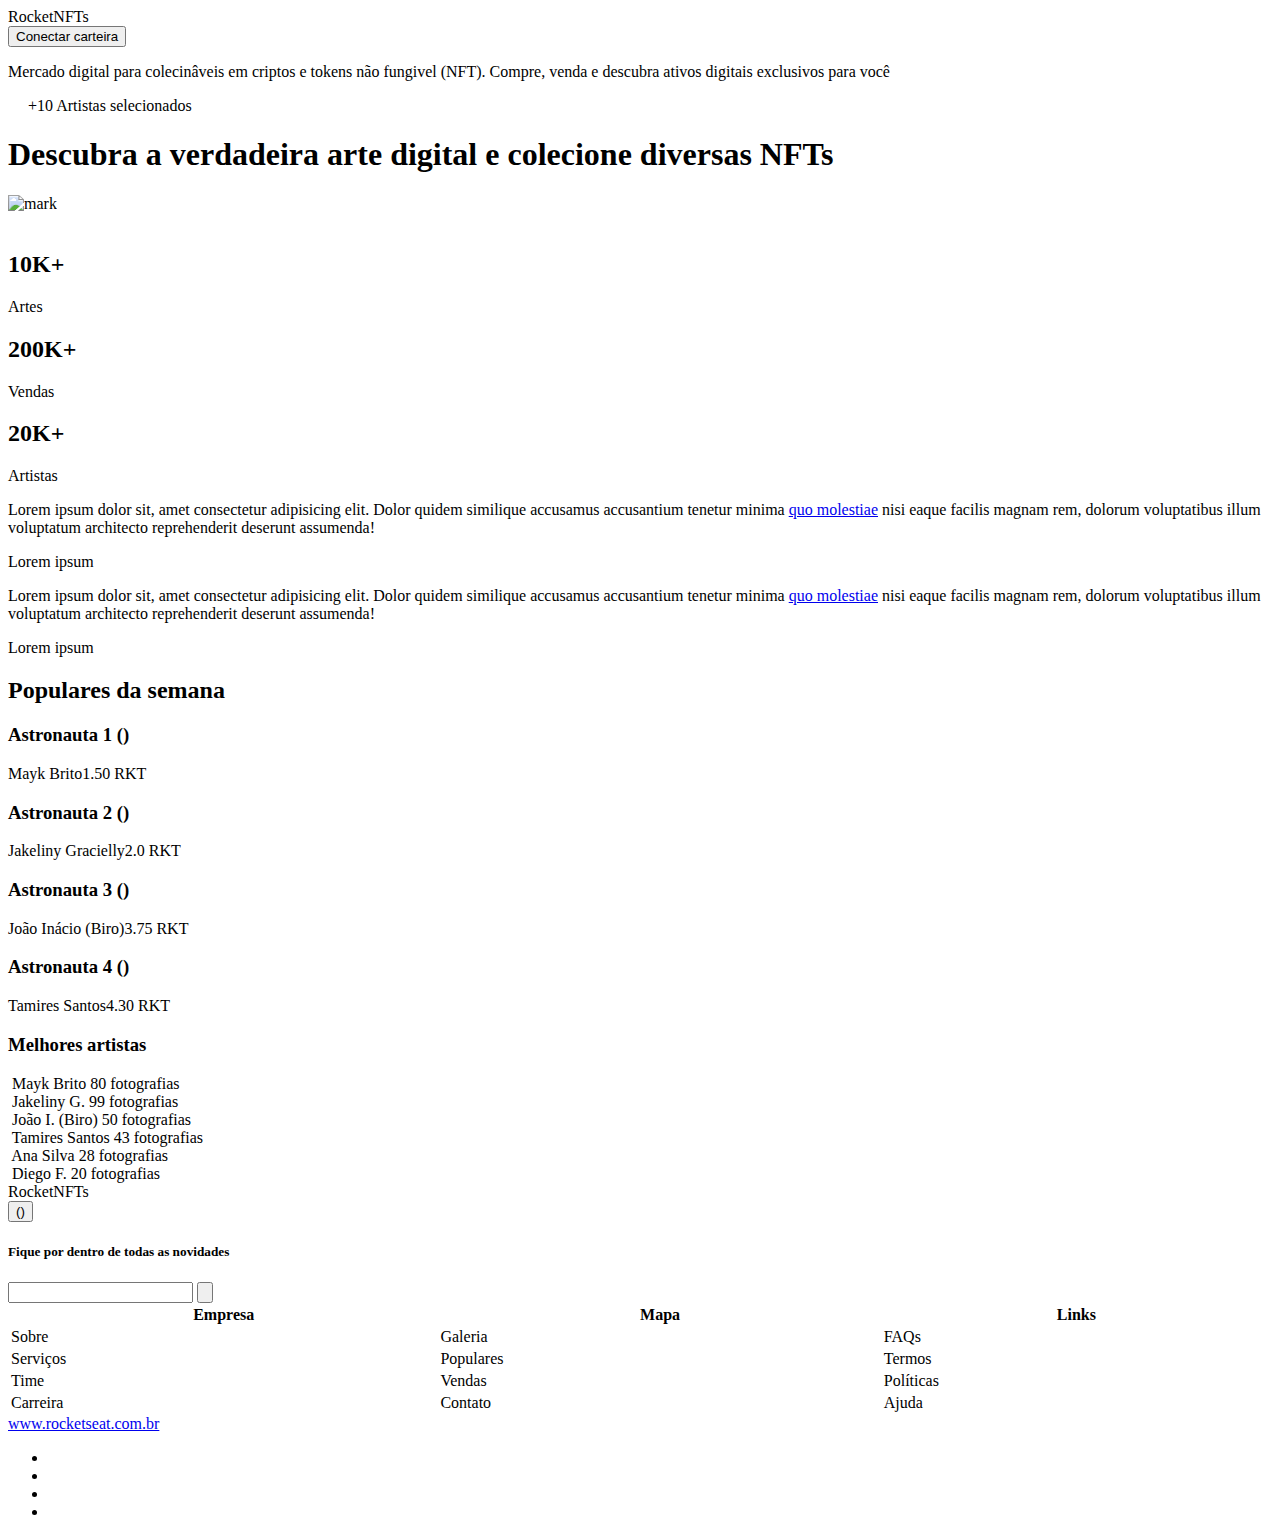
==== Rocket NFTs/index.html @ 2a71225d "initial" ====
<!DOCTYPE html>
<html lang="en">
<head>
    <meta charset="UTF-8">
    <meta http-equiv="X-UA-Compatible" content="IE=edge">
    <meta name="viewport" content="width=device-width, initial-scale=1.0">
    <title>NFTs</title>
</head>
<body>
    <header>
        <div class="logo">Rocket<span>NFTs</span></div>
        <nav>
            <a href=""></a>
            <a href=""></a>
            <a href=""></a>
        </nav>
        <button>Conectar carteira</button>
    </header>
    <section>
        <p>Mercado digital para colecinâveis em criptos e tokens não fungivel (NFT).
            Compre, venda e descubra ativos digitais exclusivos para você</p>
            <div class="exampleArtist">
                <img src="" alt="">
                <img src="" alt="">
                <img src="" alt="">
                <img src="" alt="">
                <img src="" alt="">
                <span>+10</span>
                <span>Artistas selecionados</span>
            </div>
            <h1>Descubra a verdadeira arte digital e colecione diversas <span>NFTs</span></h1>
            <img src="" alt="mark">
            <div class="containerImgs">
                <img src="" alt="">
                <img src="" alt="">
                <img src="" alt="">
                <img src="" alt="">
                <img src="" alt="">
                <img src="" alt="">
                <img src="" alt="">
                <img src="" alt="">
            </div>
    </section>
    <section>
        <div class="numbers">
            <h2>10K+</h2>
            <span>Artes</span>
            <h2>200K+</h2>
            <span>Vendas</span>
            <h2>20K+</h2>
            <span>Artistas</span>
        </div>
        <article>
            <p>Lorem ipsum dolor sit, amet consectetur adipisicing elit. Dolor quidem similique accusamus accusantium tenetur minima <a href="#">quo molestiae</a> nisi eaque facilis magnam rem, dolorum voluptatibus illum voluptatum architecto reprehenderit deserunt assumenda!</p>
            <span>Lorem ipsum</span>
            <p>Lorem ipsum dolor sit, amet consectetur adipisicing elit. Dolor quidem similique accusamus accusantium tenetur minima <a href="#">quo molestiae</a> nisi eaque facilis magnam rem, dolorum voluptatibus illum voluptatum architecto reprehenderit deserunt assumenda!</p>
            <span>Lorem ipsum</span>
            <img src="" alt="">
        </article>
    </section>
    <section>
        <div>
        <h2>Populares da semana</h2>
        <div>
            <h3>Astronauta 1 <span>()</span></h3>
            <span>Mayk Brito</span><span>1.50 RKT </span>
            <img src="" alt="">
        </div>
        <div>
            <h3>Astronauta 2 <span>()</span></h3>
            <span>Jakeliny Gracielly</span><span>2.0 RKT </span>
            <img src="" alt="">
        </div>
        <div>
            <h3>Astronauta 3 <span>()</span></h3>
            <span>João Inácio (Biro)</span><span>3.75 RKT</span>
            <img src="" alt="">
        </div>
        <div>
            <h3>Astronauta 4 <span>()</span></h3>
            <span>Tamires Santos</span><span>4.30 RKT </span>
            <img src="" alt="">
        </div>
    </div>
        <div class="cards">
            <h3>Melhores artistas</h3>
            <div class="card">
                <img src="" alt="">
                <span>Mayk Brito</span>
                <span>80 fotografias</span>
            </div>
            <div class="card">
                <img src="" alt="">
                <span>Jakeliny G.</span>
                <span>99 fotografias</span>
            </div>
            <div class="card">
                <img src="" alt="">
                <span>João I. (Biro)</span>
                <span>50 fotografias</span>
            </div>
            <div class="card">
                <img src="" alt="">
                <span>Tamires Santos</span>
                <span>43 fotografias</span>
            </div>
            <div class="card">
                <img src="" alt="">
                <span>Ana Silva</span>
                <span>28 fotografias</span>
            </div>
            <div class="card">
                <img src="" alt="">
                <span>Diego F.</span>
                <span>20 fotografias</span>
            </div>
        </div>
    </section>
    <footer>
        <div class="logo">Rocket<span>NFTs</span></div>
        <button>()</button>
        <div>
            <h5>Fique por dentro de todas as novidades</h5>
            <input type="text">
            <input type="button" value="">
        </div>
        <table style="width:100%">
            <tr>
              <th>Empresa</th>
              <th>Mapa</th>
              <th>Links</th>
            </tr>
            <tr>
              <td>Sobre</td>
              <td>Galeria</td>
              <td>FAQs</td>
            </tr>
            <tr>
              <td>Serviços</td>
              <td>Populares</td>
              <td>Termos</td>
            </tr>
            <tr>
                <td>Time</td>
                <td>Vendas</td>
                <td>Políticas</td>
            </tr>
            <tr>
                <td>Carreira</td>
                <td>Contato</td>
                <td>Ajuda</td>
              </tr>
          </table>
          <div>
            <a href="#">www.rocketseat.com.br</a>
            <ul class="social_medias">
                <li><a href="#"></a></li>
                <li><a href="#"></a></li>
                <li><a href="#"></a></li>
                <li><a href="#"></a></li>
            </ul>
          </div>
    </footer>
</body>
</html>
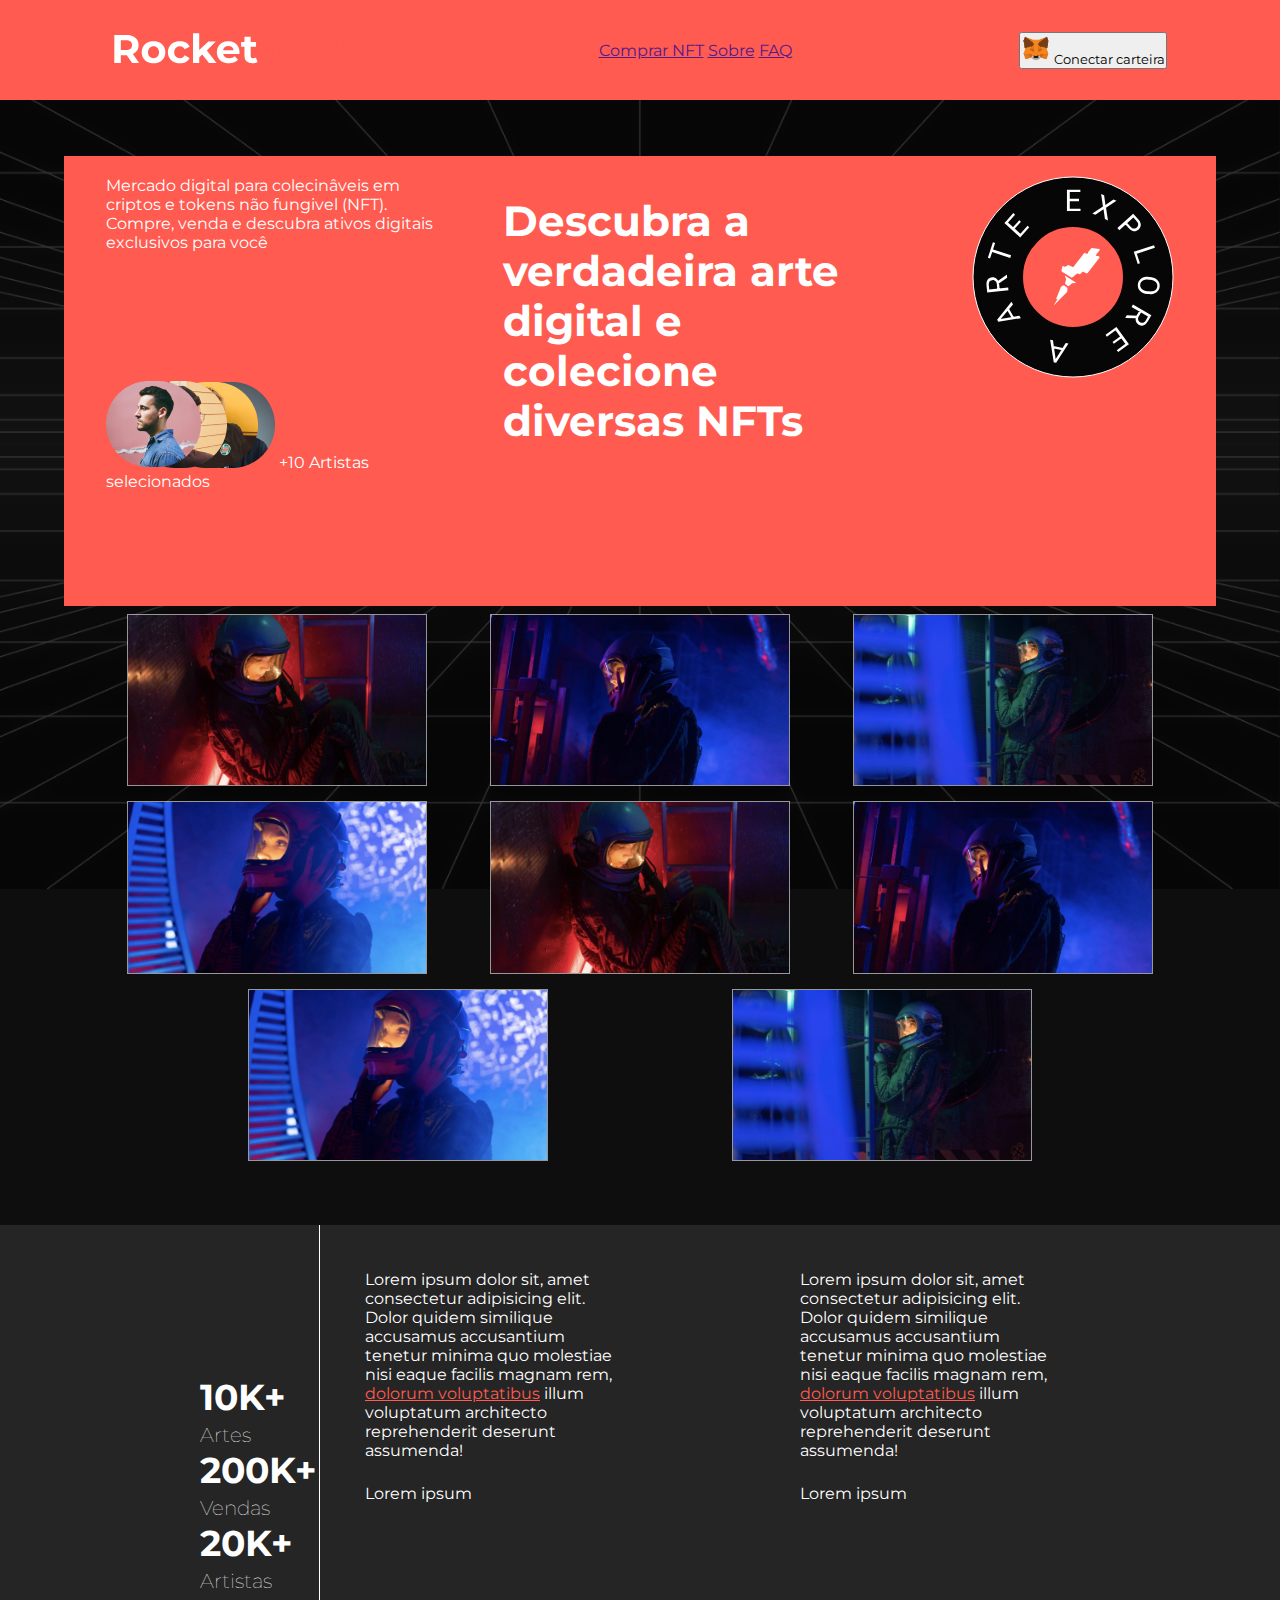
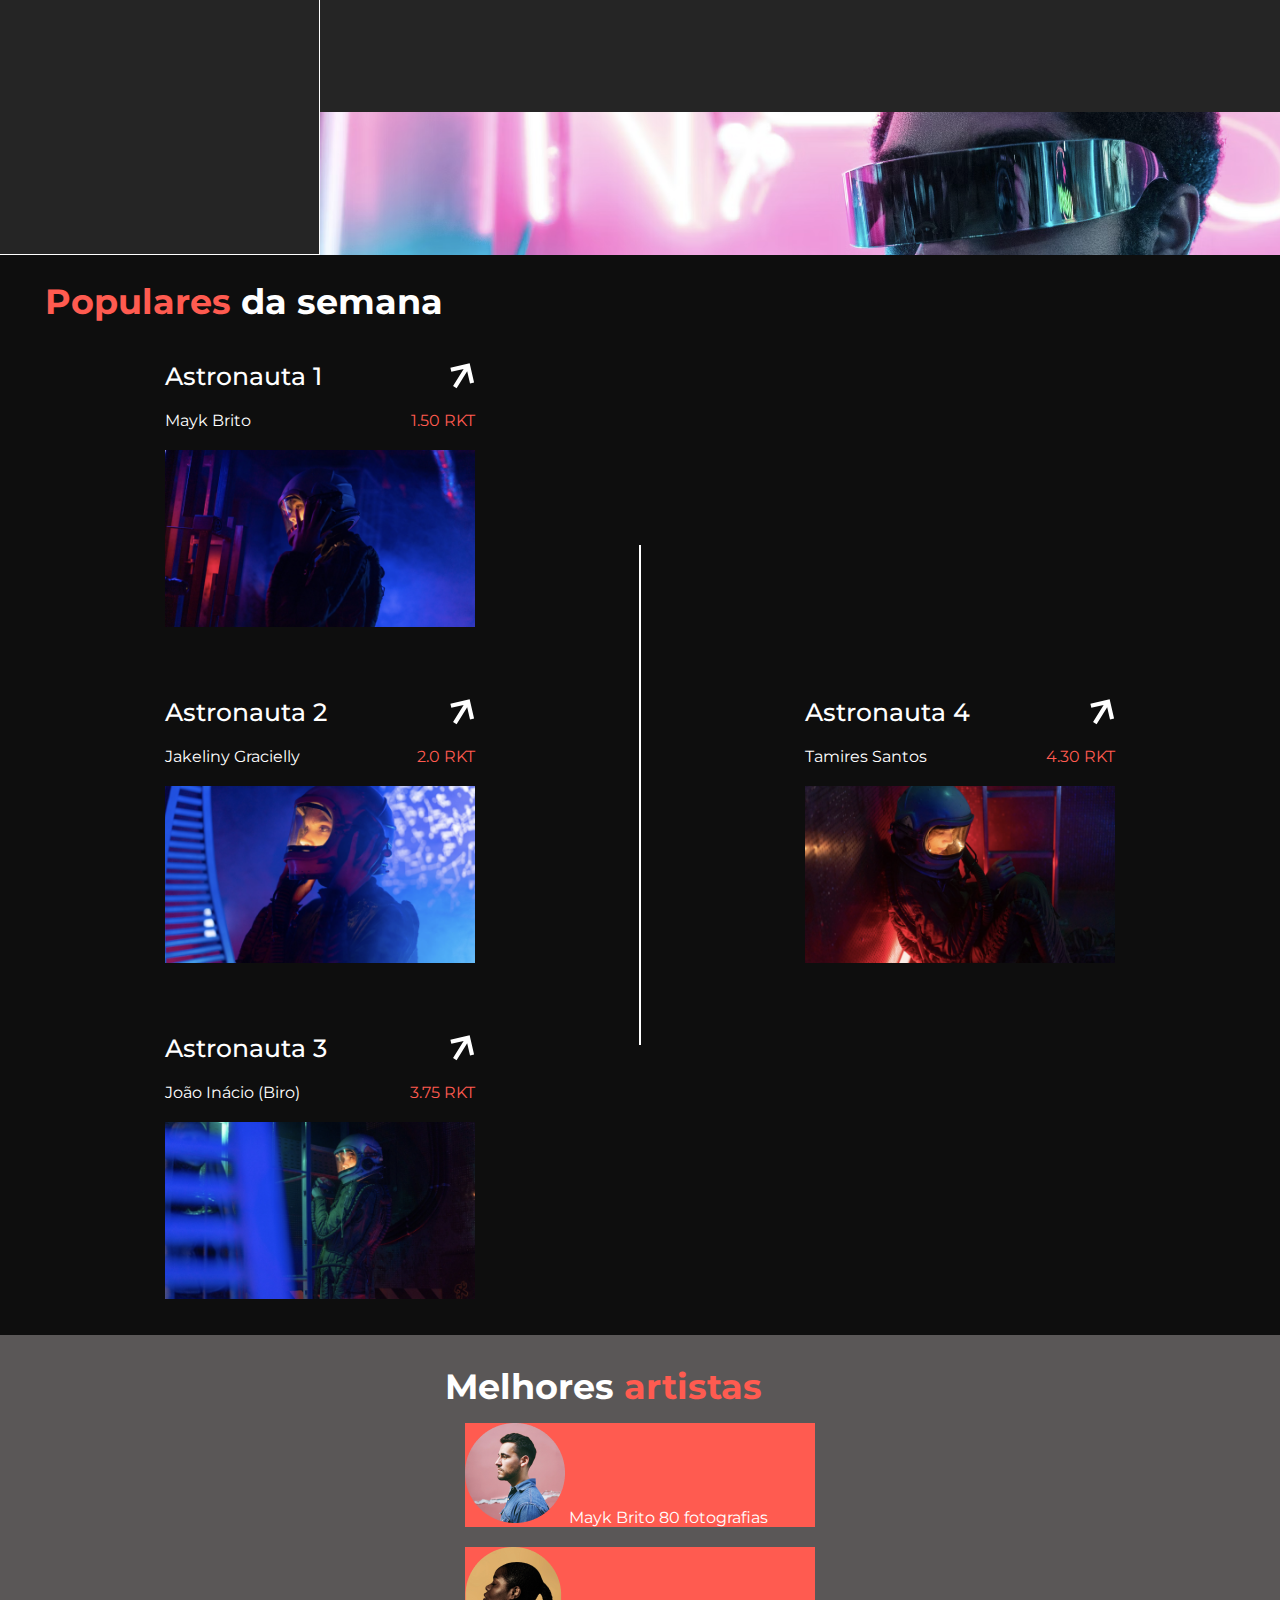
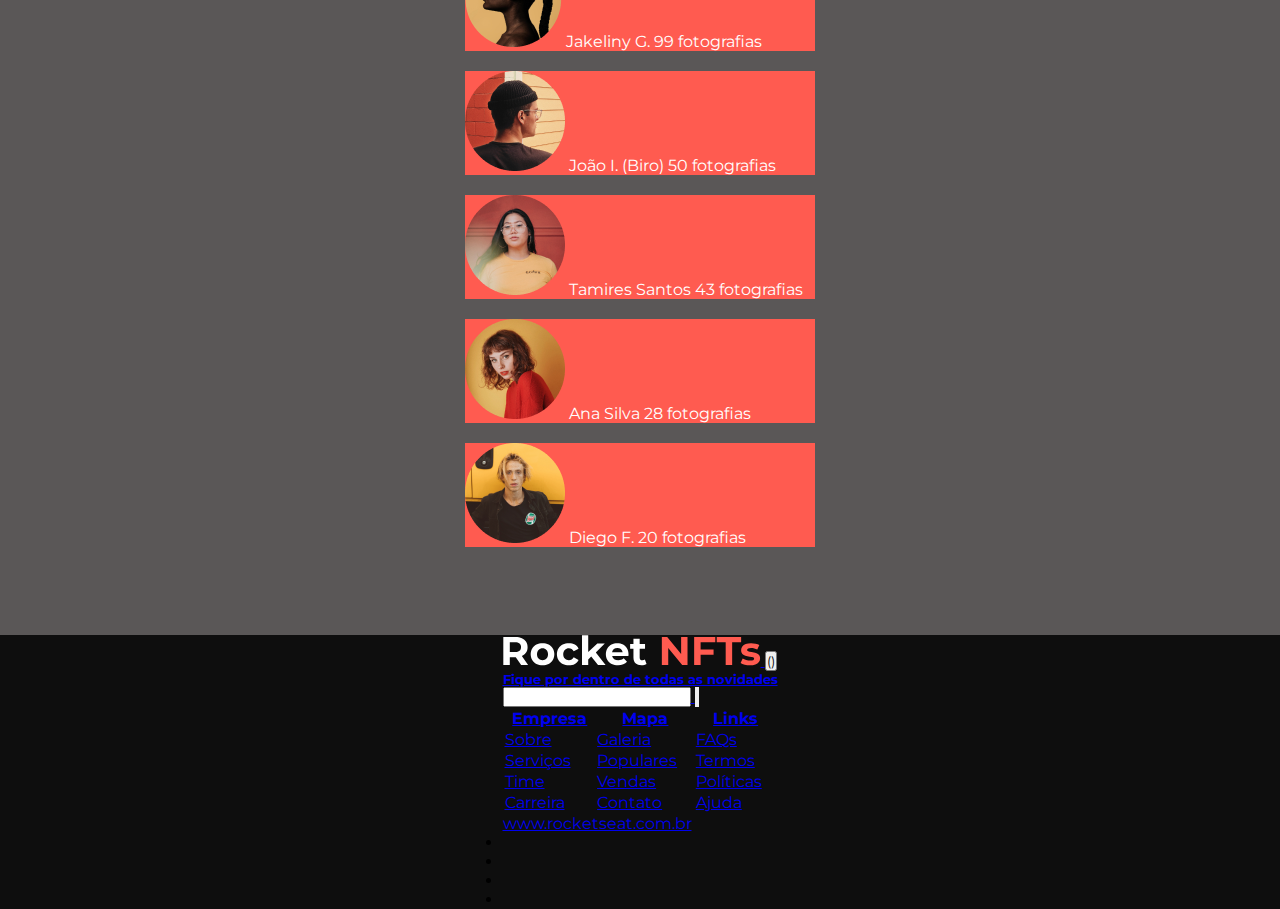
==== commit e58958a4: "add css section 3/4" ====
--- a/Rocket NFTs/index.html
+++ b/Rocket NFTs/index.html
@@ -4,45 +4,48 @@
     <meta charset="UTF-8">
     <meta http-equiv="X-UA-Compatible" content="IE=edge">
     <meta name="viewport" content="width=device-width, initial-scale=1.0">
+    <link rel="stylesheet" href="./style.css">
     <title>NFTs</title>
 </head>
 <body>
     <header>
-        <div class="logo">Rocket<span>NFTs</span></div>
+        <a href="#" class="logo"><img src="./imgs/logo.svg" alt="logo"></div>
         <nav>
-            <a href=""></a>
-            <a href=""></a>
-            <a href=""></a>
+            <a href="">Comprar NFT</a>
+            <a href="">Sobre</a>
+            <a href="">FAQ</a>
         </nav>
-        <button>Conectar carteira</button>
+        <button>
+            <img src="./imgs/logo_MetaMask.svg" alt="">
+            Conectar carteira
+        </button>
     </header>
+    <img src="./imgs/background.png" alt="background">
     <section>
+        <article>
         <p>Mercado digital para colecinâveis em criptos e tokens não fungivel (NFT).
             Compre, venda e descubra ativos digitais exclusivos para você</p>
             <div class="exampleArtist">
-                <img src="" alt="">
-                <img src="" alt="">
-                <img src="" alt="">
-                <img src="" alt="">
-                <img src="" alt="">
+                <img src="./imgs/group-avarts.png" alt="">
                 <span>+10</span>
                 <span>Artistas selecionados</span>
             </div>
             <h1>Descubra a verdadeira arte digital e colecione diversas <span>NFTs</span></h1>
-            <img src="" alt="mark">
-            <div class="containerImgs">
-                <img src="" alt="">
-                <img src="" alt="">
-                <img src="" alt="">
-                <img src="" alt="">
-                <img src="" alt="">
-                <img src="" alt="">
-                <img src="" alt="">
-                <img src="" alt="">
+            <img src="./imgs/badge.svg" alt="mark">
+        </article>
+            <div class="galery">
+                <img src="./imgs/astronauta-4.png" alt="">
+                <img src="./imgs/astronauta 1.png" alt="">
+                <img src="./imgs/astronauta-2.png" alt="">
+                <img src="./imgs/astronauta-3.png" alt="">
+                <img src="./imgs/astronauta-4.png" alt="">
+                <img src="./imgs/astronauta 1.png" alt="">
+                <img src="./imgs/astronauta-3.png" alt="">
+                <img src="./imgs/astronauta-2.png" alt="">
             </div>
     </section>
     <section>
-        <div class="numbers">
+        <div class="ctnNumbers">
             <h2>10K+</h2>
             <span>Artes</span>
             <h2>200K+</h2>
@@ -51,73 +54,74 @@
             <span>Artistas</span>
         </div>
         <article>
-            <p>Lorem ipsum dolor sit, amet consectetur adipisicing elit. Dolor quidem similique accusamus accusantium tenetur minima <a href="#">quo molestiae</a> nisi eaque facilis magnam rem, dolorum voluptatibus illum voluptatum architecto reprehenderit deserunt assumenda!</p>
+            <p>Lorem ipsum dolor sit, amet consectetur adipisicing elit. Dolor quidem similique accusamus accusantium tenetur minima quo molestiae nisi eaque facilis magnam rem, <a href="#">dolorum voluptatibus</a> illum voluptatum architecto reprehenderit deserunt assumenda!</p>
             <span>Lorem ipsum</span>
-            <p>Lorem ipsum dolor sit, amet consectetur adipisicing elit. Dolor quidem similique accusamus accusantium tenetur minima <a href="#">quo molestiae</a> nisi eaque facilis magnam rem, dolorum voluptatibus illum voluptatum architecto reprehenderit deserunt assumenda!</p>
+            <p>Lorem ipsum dolor sit, amet consectetur adipisicing elit. Dolor quidem similique accusamus accusantium tenetur minima quo molestiae nisi eaque facilis magnam rem, <a href="#">dolorum voluptatibus</a> illum voluptatum architecto reprehenderit deserunt assumenda!</p>
             <span>Lorem ipsum</span>
-            <img src="" alt="">
         </article>
+        <img src="./imgs/banner2.png" alt="">
     </section>
     <section>
-        <div>
-        <h2>Populares da semana</h2>
-        <div>
-            <h3>Astronauta 1 <span>()</span></h3>
-            <span>Mayk Brito</span><span>1.50 RKT </span>
-            <img src="" alt="">
+        <h2><span>Populares</span> da semana</h2>
+        <div class="astCard">
+            <h3>Astronauta 1 <img src="./imgs/arrow-white.svg" alt=""></h3>
+            <a href=""><span>Mayk Brito</span><span>1.50 RKT </span></a>
+            <img src="./imgs/astronauta 1.png" alt="">
         </div>
-        <div>
-            <h3>Astronauta 2 <span>()</span></h3>
-            <span>Jakeliny Gracielly</span><span>2.0 RKT </span>
-            <img src="" alt="">
+        <div class="astCard">
+            <h3>Astronauta 2 <img src="./imgs/arrow-white.svg" alt=""></h3>
+            <a href=""><span>Jakeliny Gracielly</span><span>2.0 RKT </span></a>
+            <img src="./imgs/astronauta-3.png" alt="">
         </div>
-        <div>
-            <h3>Astronauta 3 <span>()</span></h3>
-            <span>João Inácio (Biro)</span><span>3.75 RKT</span>
-            <img src="" alt="">
+        <div class="line"></div>
+        <div class="astCard">
+            <h3>Astronauta 3 <img src="./imgs/arrow-white.svg" alt=""></h3>
+            <a href=""><span>João Inácio (Biro)</span><span>3.75 RKT</span></a>
+            <img src="./imgs/astronauta-2.png" alt="">
         </div>
-        <div>
-            <h3>Astronauta 4 <span>()</span></h3>
-            <span>Tamires Santos</span><span>4.30 RKT </span>
-            <img src="" alt="">
+        <div class="astCard">
+            <h3>Astronauta 4 <img src="./imgs/arrow-white.svg" alt=""></h3>
+            <a href=""><span>Tamires Santos</span><span>4.30 RKT </span></a>
+            <img src="./imgs/astronauta-4.png" alt="">
         </div>
-    </div>
+    </section>
+    <section>
         <div class="cards">
-            <h3>Melhores artistas</h3>
-            <div class="card">
-                <img src="" alt="">
+            <h2>Melhores <span>artistas</span></h2>
+            <div class="artCard">
+                <img src="./imgs/artista-1.png" alt="">
                 <span>Mayk Brito</span>
                 <span>80 fotografias</span>
             </div>
-            <div class="card">
-                <img src="" alt="">
+            <div class="artCard">
+                <img src="./imgs/artista-2.png" alt="">
                 <span>Jakeliny G.</span>
                 <span>99 fotografias</span>
             </div>
-            <div class="card">
-                <img src="" alt="">
+            <div class="artCard">
+                <img src="./imgs/artista-3.png" alt="">
                 <span>João I. (Biro)</span>
                 <span>50 fotografias</span>
             </div>
-            <div class="card">
-                <img src="" alt="">
+            <div class="artCard">
+                <img src="./imgs/artista-4.png" alt="">
                 <span>Tamires Santos</span>
                 <span>43 fotografias</span>
             </div>
-            <div class="card">
-                <img src="" alt="">
+            <div class="artCard">
+                <img src="./imgs/artista-5.png" alt="">
                 <span>Ana Silva</span>
                 <span>28 fotografias</span>
             </div>
-            <div class="card">
-                <img src="" alt="">
+            <div class="artCard">
+                <img src="./imgs/artista-6.png" alt="">
                 <span>Diego F.</span>
                 <span>20 fotografias</span>
             </div>
         </div>
     </section>
     <footer>
-        <div class="logo">Rocket<span>NFTs</span></div>
+        <a href="#" class="logo"><img src="./imgs/logo.svg" alt="logo"></div>
         <button>()</button>
         <div>
             <h5>Fique por dentro de todas as novidades</h5>
--- a/Rocket NFTs/style.css
+++ b/Rocket NFTs/style.css
@@ -0,0 +1,232 @@
+@import url('https://fonts.googleapis.com/css2?family=Montserrat:wght@200;300;400;500;600;700;800&display=swap');
+*
+{
+    margin: 0;
+    padding: 0;
+    box-sizing: border-box;
+    font-family: 'Montserrat';
+}
+:root 
+{
+    --body-background: #0e0e0e;
+    --color-logo: #ff5b50;
+    --card-color: #252525;
+    --text-color: #fff;
+    --subtitle-color: #5a5757;
+    --black-text: #000;
+    --color-input: #0D0D0D;
+}
+body
+{
+    display: flex;
+    max-width: 100%;
+    position: relative;
+    flex-direction: column;
+    justify-content: center;
+    align-items: center;
+    background-color: var(--body-background);
+}
+img[alt="background"]
+{
+    position: absolute;
+    top: 0;
+    width: 100%;
+    background-size: cover;
+    z-index: -1;
+}
+header
+{
+    /* position: fixed; */
+    top: 0;
+    width: 100%;
+    height: 100px;
+    display: flex;
+    justify-content: space-around;
+    background-color: #ff5b50;
+    align-items: center;
+}
+section
+{
+    height: 125vh;
+    display: flex;
+    position: relative;
+    flex-direction: column;
+    align-items: center;
+    justify-content: center;
+    color: var(--text-color);
+}
+section article:first-child
+{
+    display: flex;
+    flex-direction: column;
+    flex-wrap: wrap;
+    justify-content: space-between;
+    align-items: center;
+    padding: 20px;
+    height: 40%;
+    width: 90%;
+    background-color: #ff5b50;
+}
+section h1
+{
+    width: 40%;
+    padding: 20px;
+    font-size: 2.6rem;
+}
+section p,.exampleArtist
+{
+    height: 50%;
+    width: 30%;
+}
+.galery
+{
+    position: relative;
+    display: flex;
+    flex-wrap: wrap;
+    justify-content: space-evenly;
+    align-items: center;
+    width: 90%;
+    height: 50%;
+    bottom: 0;
+}
+.galery img
+{
+    border: 1px solid #ffffff92;
+    width: 300px; 
+}
+section:nth-child(4)
+{
+    display: flex;
+    position: relative;
+    flex-direction: row;
+    height: 70vh;
+    width: 100%;
+    overflow: hidden;
+    background-color: var(--card-color);
+}
+section:nth-child(4) img
+{
+    position: absolute ;
+    right: -25%;
+    bottom: -30%;
+    width: 100%;
+}
+.ctnNumbers
+{
+    position: absolute;
+    left: 0;
+    width: 25%;
+    height: 100%;
+    padding: 150px 0 0 200px;
+    border-right: 1px solid #fff;
+    border-bottom: solid 1px #fff;
+    font-size: 1.5rem;
+    z-index: 2;
+}
+.ctnNumbers span
+{
+    font-weight: 100;
+    font-size: 20px;
+}
+article:nth-child(2)
+{
+    display: flex;
+    position: absolute;
+    flex-direction: column;
+    flex-wrap: wrap;
+    padding: 45px;
+    width: 75%;
+    height: 60%;
+    top: 0;
+    right: 0;
+    z-index: 2;
+}
+article:nth-child(2) span
+{
+    margin-top: 70px;
+}
+article:nth-child(2) a
+{
+    color: #ff5b50;
+}
+
+section:nth-child(5)
+{
+    display: flex;
+    flex-wrap: wrap;
+    height: 120vh;
+    width: 100%;
+    /* background-color: #5a5757; */
+}
+section:nth-child(5) .line
+{
+    position: absolute;
+    height: 500px;
+    border: solid 1px #fff;
+}
+section:nth-child(5) h2
+{
+    font-size: 2.2rem;
+    position: absolute;
+    top: 0;
+    left: 20px;
+    padding: 25px;
+}
+section:nth-child(5) h2 span
+{
+    color: #ff5b50;
+}
+section:nth-child(5) h3
+{
+    font-size: 25px;
+    font-weight: 500;
+    padding: 20px 0;
+    display: flex;
+    justify-content: space-between;
+}
+section:nth-child(5) a
+{
+    padding: 0 0 20px;
+    display: flex;
+    justify-content: space-between; 
+    text-decoration: none;
+    color: #fff;
+}
+section:nth-child(5) a span:last-child
+{
+    color: #ff5b50;
+}
+section:nth-child(5) .astCard
+{
+    display: flex;
+    width: 350px;
+    padding: 50px 20px 0;
+    justify-content: space-around;
+    flex-direction: column;
+}
+section:nth-child(6)
+{
+    position: relative;
+    display: flex;
+    flex-direction: row;
+    flex-wrap: wrap;
+    height: 100vh;
+    width: 100%;
+    background-color: #5a5757;
+}
+section:nth-child(6) h2
+{
+    font-size: 2.2rem;
+    position: absolute;
+    top: 30px;
+}
+section:nth-child(6) h2 span
+{
+    color: #ff5b50;
+}
+section:nth-child(6) .artCard
+{
+    margin: 20px;
+    width: 350px;
+    background-color: #ff5b50;
+}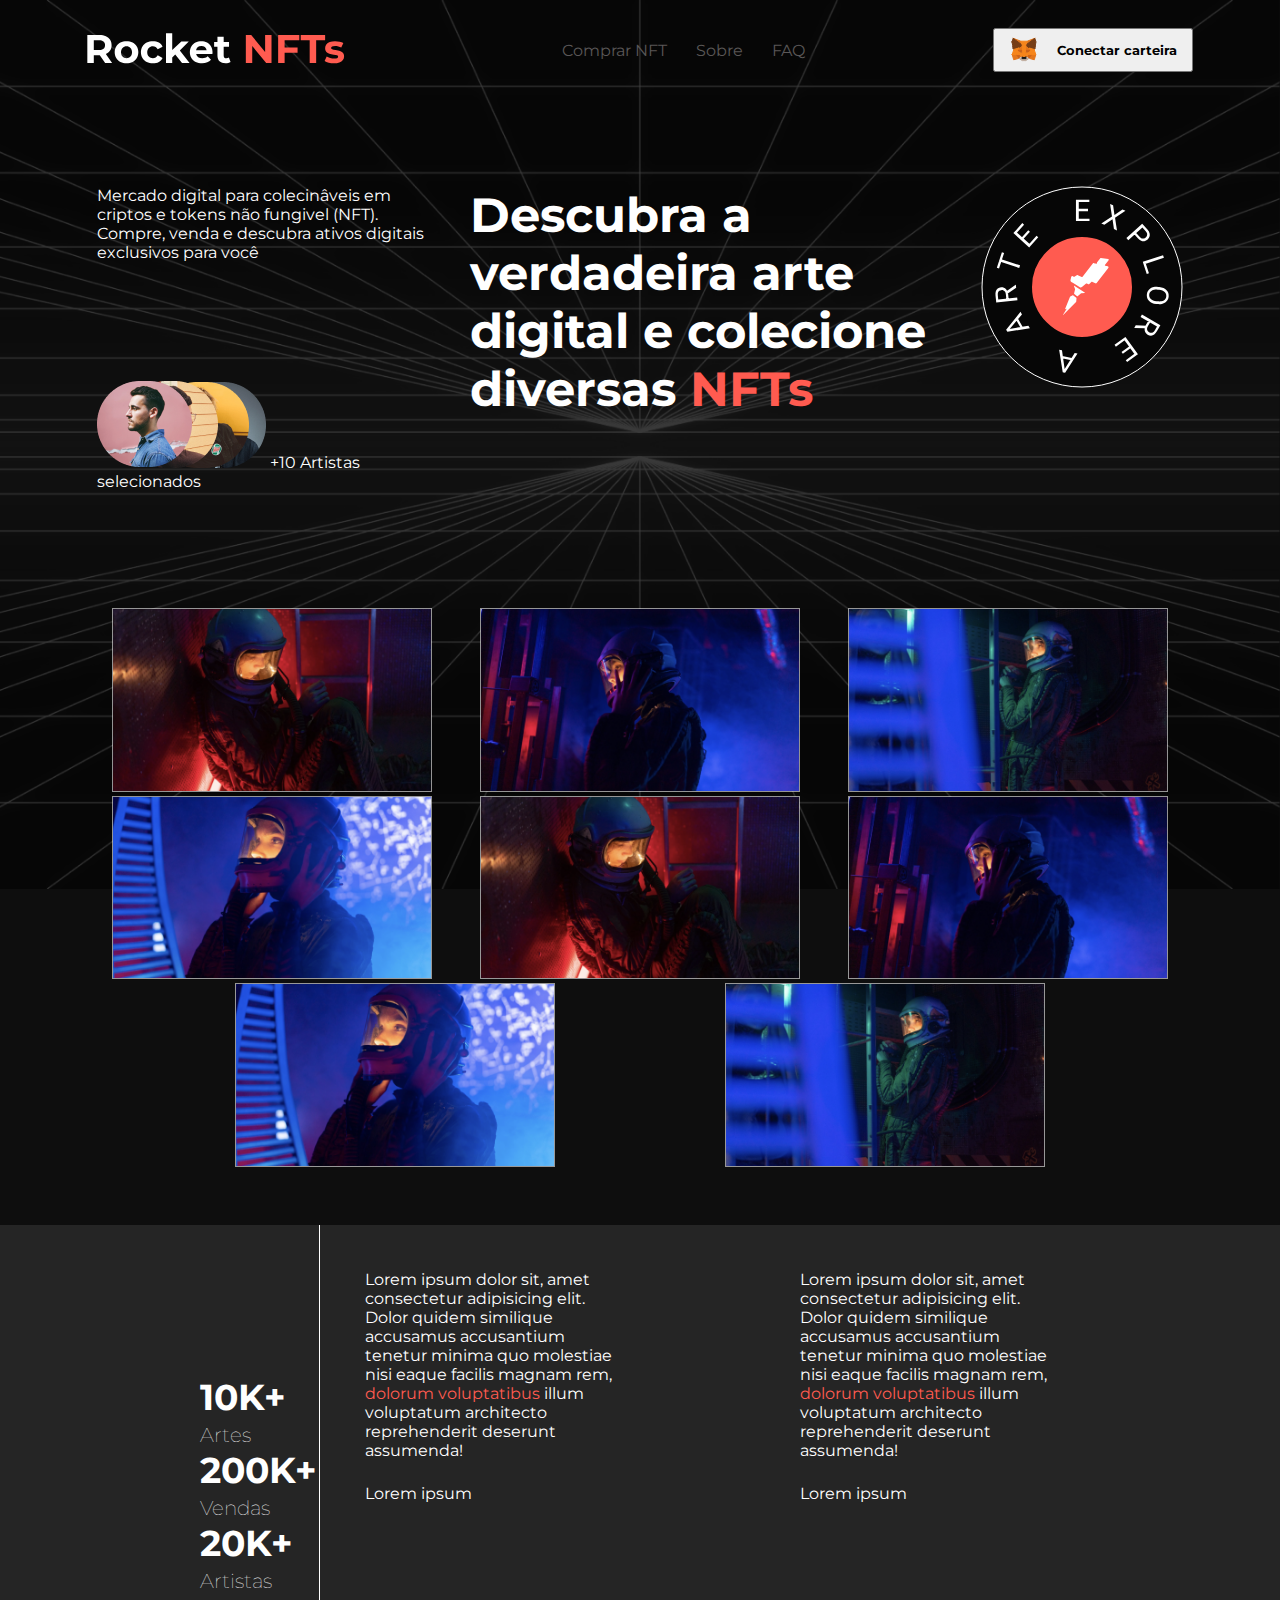
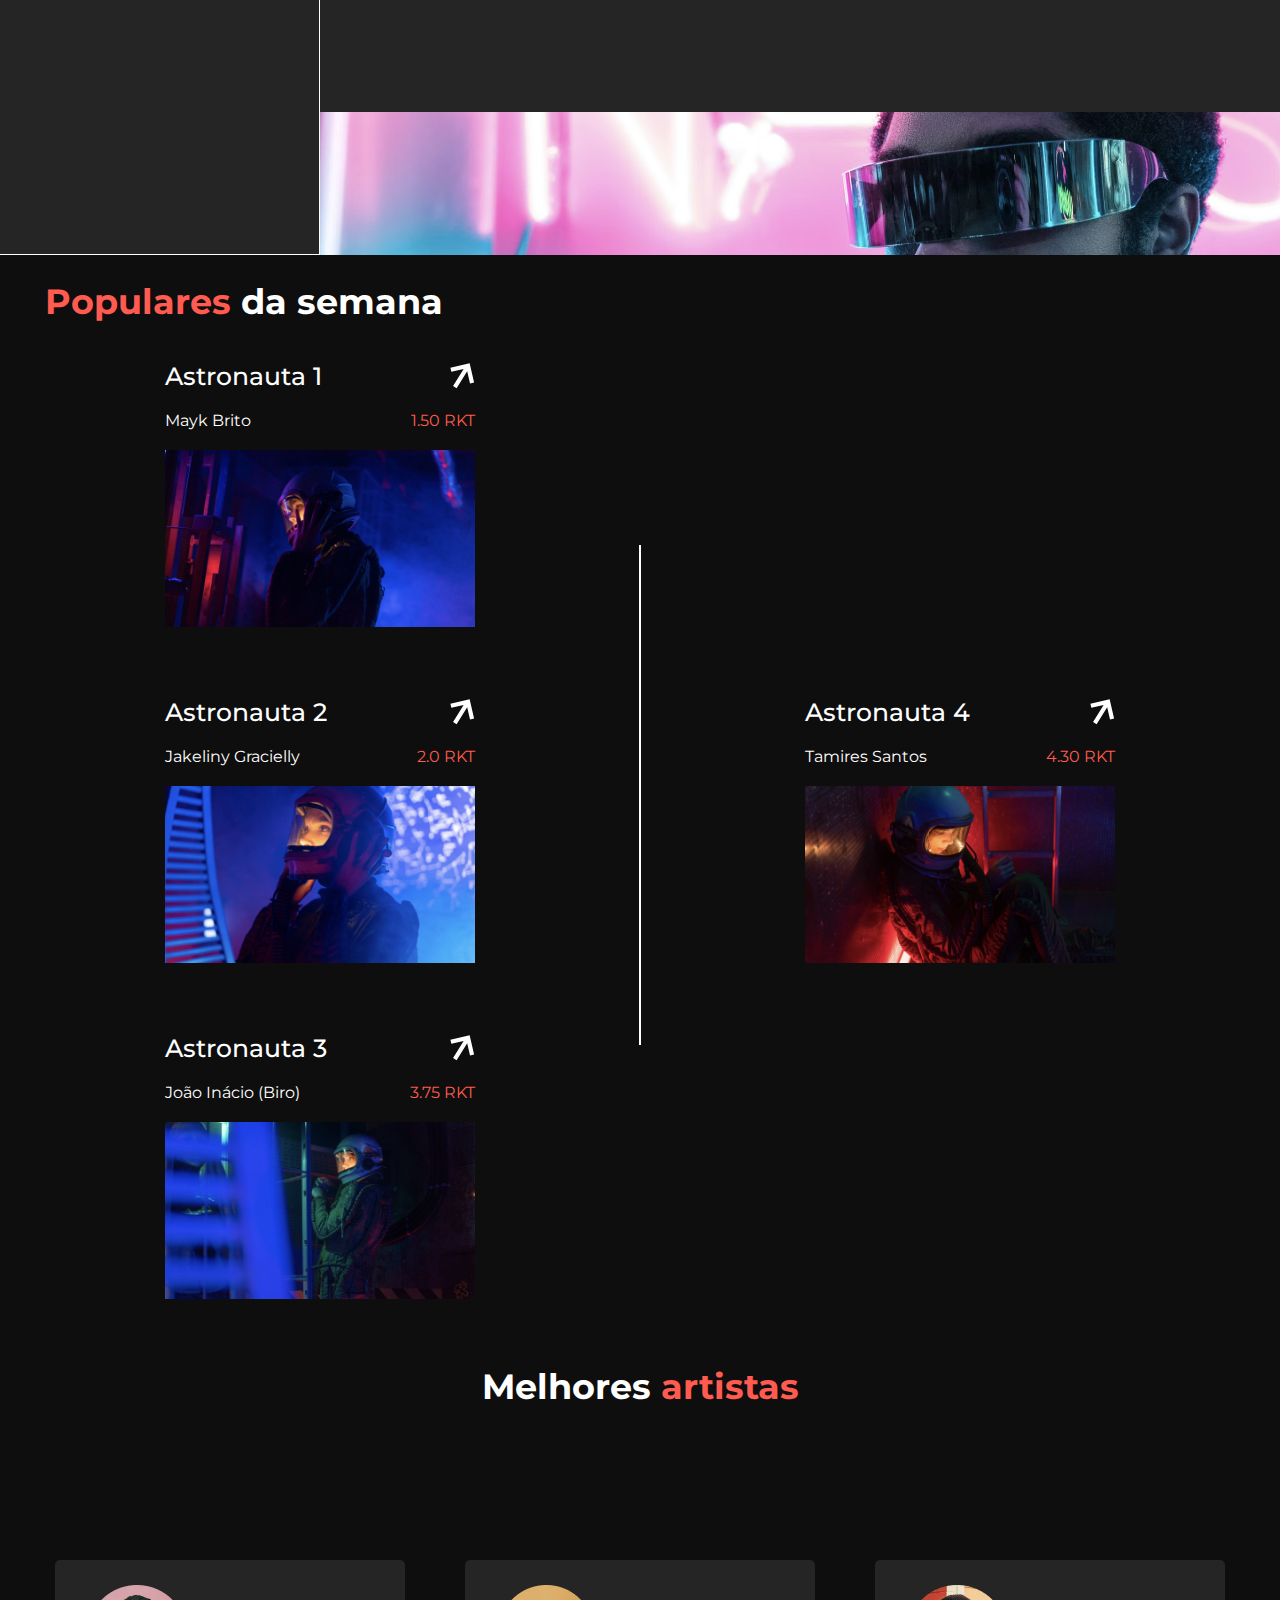
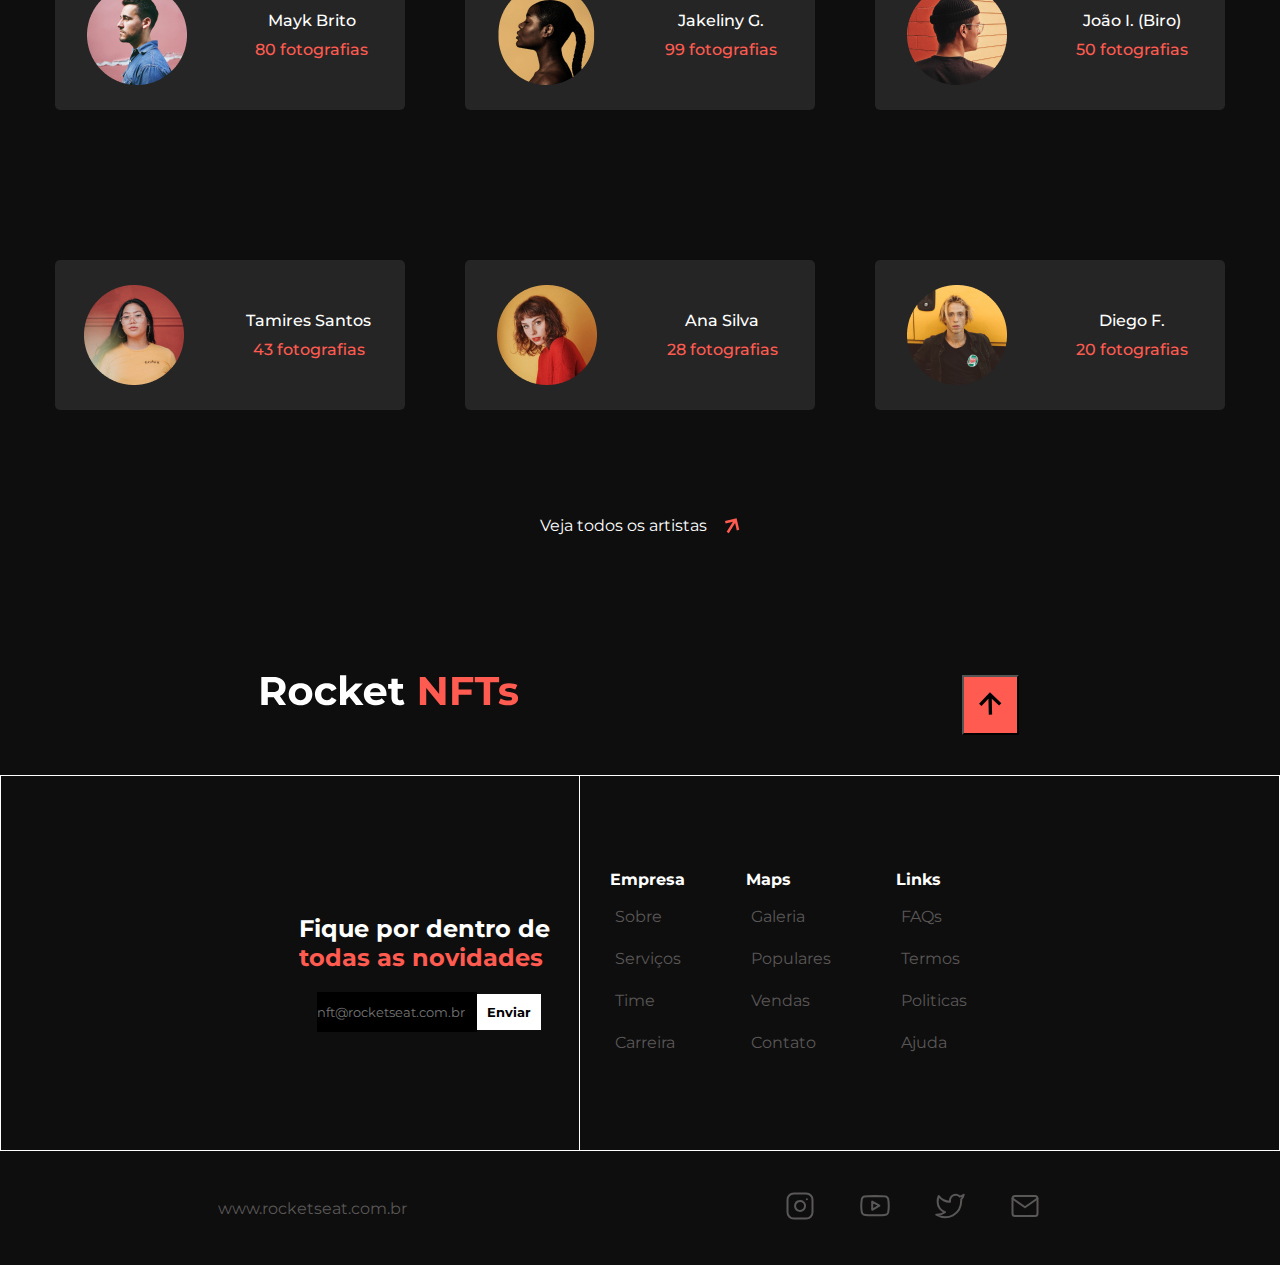
==== commit 7d5a5872: "add style footer" ====
--- a/Rocket NFTs/index.html
+++ b/Rocket NFTs/index.html
@@ -1,5 +1,5 @@
 <!DOCTYPE html>
-<html lang="en">
+<html lang="pt-br">
 <head>
     <meta charset="UTF-8">
     <meta http-equiv="X-UA-Compatible" content="IE=edge">
@@ -10,11 +10,11 @@
 <body>
     <header>
         <a href="#" class="logo"><img src="./imgs/logo.svg" alt="logo"></div>
-        <nav>
-            <a href="">Comprar NFT</a>
-            <a href="">Sobre</a>
-            <a href="">FAQ</a>
-        </nav>
+        <ul>
+            <li><a href="">Comprar NFT</a></li>
+            <li><a href="">Sobre</a></li>
+            <li><a href="">FAQ</a></li>
+        </ul>
         <button>
             <img src="./imgs/logo_MetaMask.svg" alt="">
             Conectar carteira
@@ -30,7 +30,7 @@
                 <span>+10</span>
                 <span>Artistas selecionados</span>
             </div>
-            <h1>Descubra a verdadeira arte digital e colecione diversas <span>NFTs</span></h1>
+            <h1>Descubra a verdadeira arte digital e colecione diversas <span class="orange">NFTs</span></h1>
             <img src="./imgs/badge.svg" alt="mark">
         </article>
             <div class="galery">
@@ -54,114 +54,114 @@
             <span>Artistas</span>
         </div>
         <article>
-            <p>Lorem ipsum dolor sit, amet consectetur adipisicing elit. Dolor quidem similique accusamus accusantium tenetur minima quo molestiae nisi eaque facilis magnam rem, <a href="#">dolorum voluptatibus</a> illum voluptatum architecto reprehenderit deserunt assumenda!</p>
+            <p>Lorem ipsum dolor sit, amet consectetur adipisicing elit. Dolor quidem similique accusamus accusantium tenetur minima quo molestiae nisi eaque facilis magnam rem, <a href="#" class="orange">dolorum voluptatibus</a> illum voluptatum architecto reprehenderit deserunt assumenda!</p>
             <span>Lorem ipsum</span>
-            <p>Lorem ipsum dolor sit, amet consectetur adipisicing elit. Dolor quidem similique accusamus accusantium tenetur minima quo molestiae nisi eaque facilis magnam rem, <a href="#">dolorum voluptatibus</a> illum voluptatum architecto reprehenderit deserunt assumenda!</p>
+            <p>Lorem ipsum dolor sit, amet consectetur adipisicing elit. Dolor quidem similique accusamus accusantium tenetur minima quo molestiae nisi eaque facilis magnam rem, <a href="#" class="orange">dolorum voluptatibus</a> illum voluptatum architecto reprehenderit deserunt assumenda!</p>
             <span>Lorem ipsum</span>
         </article>
         <img src="./imgs/banner2.png" alt="">
     </section>
     <section>
-        <h2><span>Populares</span> da semana</h2>
+        <h2><span class="orange">Populares</span> da semana</h2>
         <div class="astCard">
             <h3>Astronauta 1 <img src="./imgs/arrow-white.svg" alt=""></h3>
-            <a href=""><span>Mayk Brito</span><span>1.50 RKT </span></a>
+            <a href=""><span>Mayk Brito</span><span class="orange">1.50 RKT </span></a>
             <img src="./imgs/astronauta 1.png" alt="">
         </div>
         <div class="astCard">
             <h3>Astronauta 2 <img src="./imgs/arrow-white.svg" alt=""></h3>
-            <a href=""><span>Jakeliny Gracielly</span><span>2.0 RKT </span></a>
+            <a href=""><span>Jakeliny Gracielly</span><span class="orange">2.0 RKT </span></a>
             <img src="./imgs/astronauta-3.png" alt="">
         </div>
         <div class="line"></div>
         <div class="astCard">
             <h3>Astronauta 3 <img src="./imgs/arrow-white.svg" alt=""></h3>
-            <a href=""><span>João Inácio (Biro)</span><span>3.75 RKT</span></a>
+            <a href=""><span>João Inácio (Biro)</span><span class="orange">3.75 RKT</span></a>
             <img src="./imgs/astronauta-2.png" alt="">
         </div>
         <div class="astCard">
             <h3>Astronauta 4 <img src="./imgs/arrow-white.svg" alt=""></h3>
-            <a href=""><span>Tamires Santos</span><span>4.30 RKT </span></a>
+            <a href=""><span>Tamires Santos</span><span class="orange">4.30 RKT </span></a>
             <img src="./imgs/astronauta-4.png" alt="">
         </div>
     </section>
     <section>
-        <div class="cards">
-            <h2>Melhores <span>artistas</span></h2>
-            <div class="artCard">
+            <h2>Melhores <span class="orange">artistas</span></h2>
+            <a href="#"><div class="artCard">
                 <img src="./imgs/artista-1.png" alt="">
                 <span>Mayk Brito</span>
-                <span>80 fotografias</span>
-            </div>
-            <div class="artCard">
+                <span class="orange">80 fotografias</span>
+            </div></a>
+            <a href="#"><div class="artCard">
                 <img src="./imgs/artista-2.png" alt="">
                 <span>Jakeliny G.</span>
-                <span>99 fotografias</span>
-            </div>
-            <div class="artCard">
+                <span class="orange">99 fotografias</span>
+            </div></a>
+            <a href="#"><div class="artCard">
                 <img src="./imgs/artista-3.png" alt="">
                 <span>João I. (Biro)</span>
-                <span>50 fotografias</span>
-            </div>
-            <div class="artCard">
+                <span class="orange">50 fotografias</span>
+            </div></a>
+            <a href="#"><div class="artCard">
                 <img src="./imgs/artista-4.png" alt="">
                 <span>Tamires Santos</span>
-                <span>43 fotografias</span>
-            </div>
-            <div class="artCard">
+                <span class="orange">43 fotografias</span>
+            </div></a>
+            <a href="#"><div class="artCard">
                 <img src="./imgs/artista-5.png" alt="">
                 <span>Ana Silva</span>
-                <span>28 fotografias</span>
-            </div>
-            <div class="artCard">
+                <span class="orange">28 fotografias</span>
+            </div></a>
+            <a href="#"><div class="artCard">
                 <img src="./imgs/artista-6.png" alt="">
                 <span>Diego F.</span>
-                <span>20 fotografias</span>
+                <span class="orange">20 fotografias</span>
+            </div></a>
+            <a href="#" class="btnArtist">Veja todos os artistas <img src="./imgs/arrow-orange.svg" alt=""></a>
+    </section>
+    <footer>
+        <div class="ctnFirst">
+        <a href="#" class="logo"><img src="./imgs/logo.svg" alt="logo"></a>
+        <button><img src="./imgs/arrow-black.svg" alt=""></button>
+        </div>
+        <div class="ctnSecond">
+        <div class="news">
+            <h2>Fique por dentro de <span class="orange">todas as novidades</span></h2>
+            <form action="#">
+            <input type="text" placeholder="nft@rocketseat.com.br"><input type="button" value="Enviar">
+        </form>
+        </div>
+        <div class="ctnThird">
+            <div>
+                <h4>Empresa</h4>
+                <a href="#">Sobre</a>
+                <a href="#">Serviços</a>
+                <a href="#">Time</a>
+                <a href="#">Carreira</a>
+            </div>
+            <div>
+                <h4>Maps</h4>
+                <a href="#">Galeria</a>
+                <a href="#">Populares</a>
+                <a href="#">Vendas</a>
+                <a href="#">Contato</a>
+            </div>
+            <div>
+                <h4>Links</h4>
+                <a href="#">FAQs</a>
+                <a href="#">Termos</a>
+                <a href="#">Politicas</a>
+                <a href="#">Ajuda</a>
+            </div>
             </div>
         </div>
-    </section>
-    <footer>
-        <a href="#" class="logo"><img src="./imgs/logo.svg" alt="logo"></div>
-        <button>()</button>
-        <div>
-            <h5>Fique por dentro de todas as novidades</h5>
-            <input type="text">
-            <input type="button" value="">
-        </div>
-        <table style="width:100%">
-            <tr>
-              <th>Empresa</th>
-              <th>Mapa</th>
-              <th>Links</th>
-            </tr>
-            <tr>
-              <td>Sobre</td>
-              <td>Galeria</td>
-              <td>FAQs</td>
-            </tr>
-            <tr>
-              <td>Serviços</td>
-              <td>Populares</td>
-              <td>Termos</td>
-            </tr>
-            <tr>
-                <td>Time</td>
-                <td>Vendas</td>
-                <td>Políticas</td>
-            </tr>
-            <tr>
-                <td>Carreira</td>
-                <td>Contato</td>
-                <td>Ajuda</td>
-              </tr>
-          </table>
-          <div>
+          <div class="ctnFourth">
             <a href="#">www.rocketseat.com.br</a>
             <ul class="social_medias">
-                <li><a href="#"></a></li>
-                <li><a href="#"></a></li>
-                <li><a href="#"></a></li>
-                <li><a href="#"></a></li>
+                <li><a href="#"><img src="./imgs/instagram.svg" alt=""></a></li>
+                <li><a href="#"><img src="./imgs/youtube.svg" alt=""></a></li>
+                <li><a href="#"><img src="./imgs/twitter.svg" alt=""></a></li>
+                <li><a href="#"><img src="./imgs/email.svg" alt=""></a></li>
             </ul>
           </div>
     </footer>
--- a/Rocket NFTs/style.css
+++ b/Rocket NFTs/style.css
@@ -5,6 +5,7 @@
     padding: 0;
     box-sizing: border-box;
     font-family: 'Montserrat';
+    color: #fff;
 }
 :root 
 {
@@ -16,6 +17,40 @@
     --black-text: #000;
     --color-input: #0D0D0D;
 }
+a 
+{
+    text-decoration: none;
+    color: var(--subtitle-color);
+    transition: 0.2s;
+}
+ul
+{
+    display: flex;
+    width: 300px;
+    list-style: none;
+    justify-content: space-around;
+}
+button
+{
+    cursor: pointer;
+}
+.orange
+{
+    color: var(--color-logo);
+}
+::-webkit-scrollbar
+{
+    width: 5px;
+}
+::-webkit-scrollbar-track
+{
+    background: #000;
+}
+::-webkit-scrollbar-thumb
+{  
+    background-color: #fff;
+    border-radius: 10px;
+}
 body
 {
     display: flex;
@@ -36,14 +71,21 @@
 }
 header
 {
-    /* position: fixed; */
-    top: 0;
     width: 100%;
     height: 100px;
     display: flex;
     justify-content: space-around;
-    background-color: #ff5b50;
-    align-items: center;
+    align-items: center;
+}
+header button
+{
+    display: flex;
+    width: 200px;
+    justify-content: space-around;
+    align-items: center;
+    padding: 5px;
+    font-weight: 700;
+    color: #000;
 }
 section
 {
@@ -62,16 +104,15 @@
     flex-wrap: wrap;
     justify-content: space-between;
     align-items: center;
-    padding: 20px;
+    padding: 30px;
     height: 40%;
     width: 90%;
-    background-color: #ff5b50;
 }
 section h1
 {
-    width: 40%;
-    padding: 20px;
-    font-size: 2.6rem;
+    width: 50%;
+    padding: 0 45px 0 40px;
+    font-size: 3rem;
 }
 section p,.exampleArtist
 {
@@ -92,7 +133,7 @@
 .galery img
 {
     border: 1px solid #ffffff92;
-    width: 300px; 
+    width: 320px; 
 }
 section:nth-child(4)
 {
@@ -145,18 +186,12 @@
 {
     margin-top: 70px;
 }
-article:nth-child(2) a
-{
-    color: #ff5b50;
-}
-
 section:nth-child(5)
 {
     display: flex;
     flex-wrap: wrap;
     height: 120vh;
     width: 100%;
-    /* background-color: #5a5757; */
 }
 section:nth-child(5) .line
 {
@@ -172,10 +207,6 @@
     left: 20px;
     padding: 25px;
 }
-section:nth-child(5) h2 span
-{
-    color: #ff5b50;
-}
 section:nth-child(5) h3
 {
     font-size: 25px;
@@ -192,11 +223,7 @@
     text-decoration: none;
     color: #fff;
 }
-section:nth-child(5) a span:last-child
-{
-    color: #ff5b50;
-}
-section:nth-child(5) .astCard
+.astCard
 {
     display: flex;
     width: 350px;
@@ -206,13 +233,13 @@
 }
 section:nth-child(6)
 {
-    position: relative;
     display: flex;
     flex-direction: row;
+    position: relative;
     flex-wrap: wrap;
     height: 100vh;
     width: 100%;
-    background-color: #5a5757;
+    padding: 150px 0 150px 0;
 }
 section:nth-child(6) h2
 {
@@ -220,13 +247,146 @@
     position: absolute;
     top: 30px;
 }
-section:nth-child(6) h2 span
-{
-    color: #ff5b50;
-}
-section:nth-child(6) .artCard
+.artCard
+{
+    display: flex;
+    align-items: center;
+    justify-content: center;
+    flex-direction: column;
+    flex-wrap: wrap;
+    margin: 30px;
+    height: 150px;
+    width: 350px;
+    border-radius: 5px;
+    transition: 0.5s;
+    background-color: var(--card-color);
+}
+.artCard span
+{
+    font-weight: 500;
+    padding: 5px;
+    transition: 0.5s;
+}
+.artCard img
+{
+    padding: 20px 0 20px 0;
+}
+.btnArtist
+{
+    display: flex;
+    position: absolute;
+    bottom: 100px;
+    text-decoration: none;
+    color: #fff;
+    justify-content: space-between;
+    width: 200px;
+}
+footer
+{
+    display: flex;
+    flex-direction: column;
+    width: 100%;
+    height: 70vh;
+}
+.ctnFirst
+{
+    display: flex;
+    justify-content: space-around;
+    width: 100%;
+    padding: 40px;
+}
+.ctnFirst button
+{
+    background-color: var(--color-logo);
+    padding: 15px;
+}
+.ctnSecond
+{
+    display: flex;
+    align-items: center;
+    justify-content: center;
+    width: 100%;
+    height: 70%;
+    border: 1px solid #fff;
+}
+.ctnSecond .news
+{
+    display: flex;
+    height: 100%;
+    width: 300px;
+    flex-direction: column;
+    justify-content: center;
+    align-items: center;
+}
+.ctnSecond .news h2
 {
     margin: 20px;
-    width: 350px;
-    background-color: #ff5b50;
+}
+.ctnThird
+{
+    display: flex;
+    height: 100%;
+    align-items: center;
+    border-left: 1px solid #fff;
+}
+.ctnThird div
+{
+    display: flex;
+    flex-direction: column;
+    justify-content: space-around;
+    height: 200px;
+    margin: 30px;  
+}
+.ctnThird div a
+{
+    text-decoration: none;
+    padding: 5px;
+}
+form input[type="text"]
+{
+    width: 160px;
+    height: 40px;
+    border: none;
+    background-color: var(--black-text);
+}
+form input[type="button"]
+{
+    padding: 10px;
+    font-weight: 700;
+    border: none;
+    color: #000;
+    background-color: #fff;
+}
+.ctnFourth
+{
+    display: flex;
+    padding: 40px;
+    justify-content: space-around;
+    align-items: center;
+}
+
+/* hover ======== */
+
+a:hover 
+{
+    transition: 0.2s;
+    color: var(--text-color);
+}
+.galery img:hover
+{
+    border: 3px;
+}
+.astCard:hover
+{
+    border: 1px solid #fff;
+    background-color: #000;
+    border-radius: 15px;
+    cursor: pointer;
+}
+.artCard:hover,
+.artCard:hover span:last-child
+{
+    color: #fff;
+    background-color: var(--color-logo);
+    transition: 0.5s;
 }